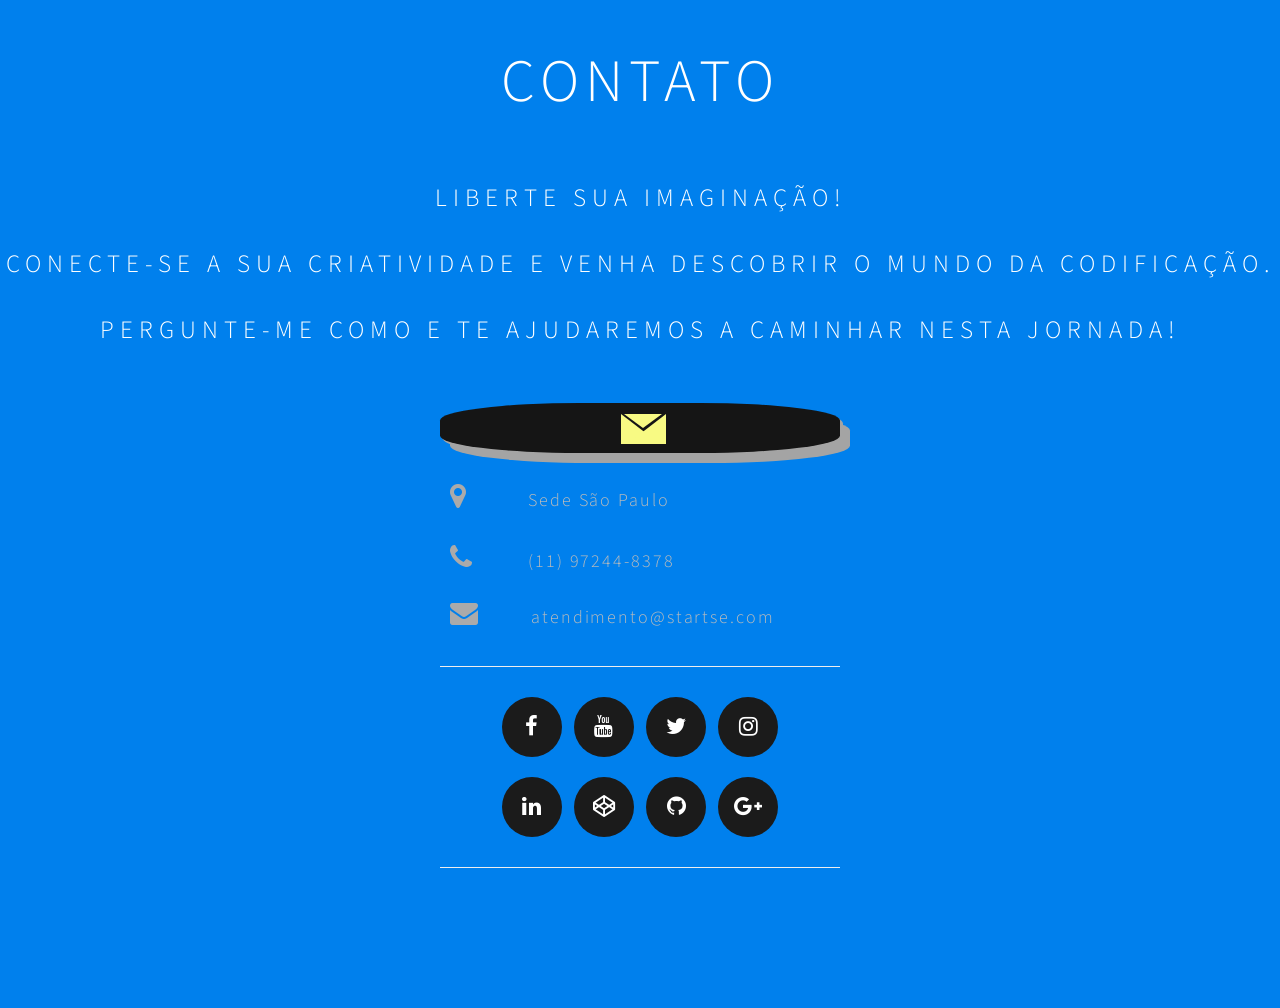
==== index.html @ 0adae460 "Correcoes links Social Media e Sede" ====
<!DOCTYPE html>
<html lang="en">

<head>
  <meta charset="UTF-8">
  <title>StartSe_WEB</title>
  <link rel="stylesheet" href="https://maxcdn.bootstrapcdn.com/font-awesome/4.5.0/css/font-awesome.min.css">
  <link rel='stylesheet' href='https://maxcdn.bootstrapcdn.com/bootstrap/3.3.5/css/bootstrap.min.css'>
  <link rel="icon" type="image/x-icon" href="imagens/favicon.ico" />
  <link rel="stylesheet" href="./CSS/style_Contato.css">
  <meta name="viewport" content="width=device-width, initial-scale=1.0" />

</head>

<body>
  <section id="contact">

    <h1 class="section-header">Contato</h1>

    <article>
      <h4 class="section-message">
        Liberte sua imaginação!
      </h4>
      <h4 class="section-message">
        Conecte-se a sua criatividade e venha descobrir o mundo da codificação.
      </h4>
      <h4 class="section-message">
        Pergunte-me como e te ajudaremos a caminhar nesta jornada!
      </h4>
      <div class="contact-wrapper">

        <!-- Left contact page -->
        <div>
          <input id="checkcontact" type="checkbox">
          <div id="check">
            <label for="checkcontact" class="contactbutton">
              <div class="mail">
              </div>
            </label>
            <form id="contact-form" class="form-horizontal" role="form">

              <div class="form-group">
                <div class="col-sm-12">
                  <input type="text" class="form-control" id="name" placeholder="NOME" name="name" value="" required>
                </div>
              </div>
              <div class="form-group">
                <div class="col-sm-12">
                  <input type="email" class="form-control" id="email" placeholder="EMAIL" name="email" value=""
                    required>
                </div>
              </div>
              <textarea class="form-control" rows="10" placeholder="MENSAGEM" name="message" required></textarea>

              <button class="btn btn-primary send-button" id="submit" type="submit" value="Enviar">
                <div class="alt-send-button">
                  <i class="fa fa-paper-plane"></i><span class="send-text">Enviar</span>
                </div>
              </button>
            </form>
          </div>
        </div>
        <!-- Left contact page -->

        <nav class="direct-contact-container">

          <ul class="contact-list">
            <input id="checkaddress" type="checkbox">
            <div id="checkaddres">
              <label for="checkaddress" class="contactaddress">
                <div class="divaddress">
                  <li id="address" class="list-item"><i class="fa fa-map-marker fa-2x"><span
                        class="contact-text place">Sede São Paulo</span></i></li>
                </div>
              </label>
              <iframe
                src="https://www.google.com/maps/embed?pb=!1m18!1m12!1m3!1d3657.2522989006097!2d-46.67970048460905!3d-23.559380467405166!2m3!1f0!2f0!3f0!3m2!1i1024!2i768!4f13.1!3m3!1m2!1s0x94ce57839885e0d3%3A0x8f6161fee68362d4!2sR.%20Cristiano%20Viana%2C%20401%20-%20Pinheiros%2C%20S%C3%A3o%20Paulo%20-%20SP%2C%2005411-000!5e0!3m2!1spt-BR!2sbr!4v1655152099704!5m2!1spt-BR!2sbr"
                width="400" height="350" style="border:0;"></iframe>
            </div>
            <li class="list-item"><i class="fa fa-phone fa-2x"><span class="contact-text phone"><a
                    href="tel:55 11 97244-8378" title="Give me a call">(11) 97244-8378</a></span></i></li>

            <li class="list-item"><i class="fa fa-envelope fa-2x"><span class="contact-text gmail"><a href="mailto:atendimento@startse.com"
                    title="Send me an email">atendimento@startse.com</a></span></i></li>

          </ul>

          <hr>
          <ul class="social-media-list">
            <li><a href="https://www.facebook.com/startseoficial" target="blank" class="contact-icon">
                <i class="fa fa-facebook" aria-hidden="true"></i></a>
            </li>
            <li><a href="https://www.youtube.com/startseoficial" target="_blank" class="contact-icon">
                <i class="fa fa-youtube" aria-hidden="true"></i></a>
            </li>
            <li><a href="https://twitter.com/startseoficial" target="_blank" class="contact-icon">
                <i class="fa fa-twitter" aria-hidden="true"></i></a>
            </li>
            <li><a href="https://www.instagram.com/startseoficial/" target="_blank" class="contact-icon">
                <i class="fa fa-instagram" aria-hidden="true"></i></a>
            </li>
          </ul>
          <ul class="social-media-list">
            <li><a href="https://www.linkedin.com/company/startse/" target="_blank" class="contact-icon">
                <i class="fa fa-linkedin" aria-hidden="true"></i></a>
            </li>
            <li><a href="#" target="" class="contact-icon">
                <i class="fa fa-codepen" aria-hidden="true"></i></a>
            </li>
            <li><a href="#" target="" class="contact-icon">
                <i class="fa fa-github" aria-hidden="true"></i></a>
            </li>
            <li><a href="#" target="" class="contact-icon">
                <i class="fa fa-google-plus" aria-hidden="true"></i></a>
            </li>
          </ul>
          <hr>

        </nav>

      </div>
    </article>
  </section>

</body>

</html>
---- CSS/style_Contato.css ----
@import url('https://fonts.googleapis.com/css2?family=Source+Sans+Pro:ital,wght@0,300;0,400;0,700;1,400&display=swap');
body {
  margin: 0;
  padding: 0;
  background-color: #0080ed;
  padding-bottom: 100px;
}

#contact {
  width: 100%;
  height: 100%;
}

.section-header {
  text-align: center;
  margin: 0 auto;
  padding: 40px 0;
  font: 300 60px "Source Sans Pro", 'Times New Roman', sans-serif;
  color: #fff;
  text-transform: uppercase;
  letter-spacing: 6px;
}

.section-message {
  text-align: center;
  margin: 0 auto;
  padding: 15px 0;
  font: 300 25px "Source Sans Pro", 'Times New Roman', sans-serif;
  color: #fff;
  text-transform: uppercase;
  letter-spacing: 6px;
}


.contact-wrapper {
  display:flexbox;
  flex-direction: row;
  justify-content: space-between;
  margin: auto;
  padding: 20px;
  position: relative;
  max-width: 840px;
}

/* Left contact page */
.contactbutton {
  background: #151515;
  box-shadow: 10px 10px 0 0 #A4A4A4, 2px 2px 0 0 #A4A4A4, 3px 3px 0 0 #A4A4A4;
  text-align: center;
  display: block;
  width: 400px;
  height: 50px;
  margin: auto;
  margin-top: 20px;
  margin-bottom: 20px;
  cursor: pointer;
  border-radius: 35%;
}

.contactbutton:hover {
  box-shadow: 5px 5px 0 0 #424242, 0px 0px 0 0 #424242, 0px 0px 0 0 #424242;
  margin: auto;
  justify-content: center;
  align-items: center;
  margin-top: 20px;
  margin-bottom: 20px;
}

.mail {
  margin-top: 11px;
  font-size: 15px;
  display: inline-block;
  border-top: 2em solid transparent;
  border-left: 2.6em solid rgb(248, 250, 131);
  height: 0;
  width: 0;
  position: relative;
}

.mail:before {
  content: '';
  top: -2.5em;
  left: -2.95em;
  display: block;
  position: absolute;
  border-top: 1.2em solid rgb(248, 250, 131);
  border-left: 1.6em solid transparent;
  border-right: 1.6em solid transparent;
  border-bottom: 1em solid transparent;
  font-size: 0.8em;
}

.mail::after {
  display: block;
  content: "";
  position: absolute;
  border-top: 2em solid transparent;
  border-right: 2.6em solid rgb(248, 250, 131);
  height: 0;
  width: 0;
  left: -2.18em;
  bottom: 0;
}

#checkcontact {
  display: none;
}

.form-horizontal {
  margin: auto;
  overflow: hidden;
  max-height: 500px;
  transition: all linear 1s;
  max-width: 400px;
  font-family: "Source Sans Pro", 'Times New Roman';
  font-weight: 400;

}

input#checkcontact:not(:checked)+div#check form {
  display: none;
}

input#checkcontact:checked+div#check form {
  display: block;
}

#submit {
  background-color: #151515;
}

.form-control, 
textarea {
  max-width: 400px;
  background-color: white;
  color: black;
  letter-spacing: 1px;
  font-size: 1.2em;
  font-weight: 600;
}

.send-button {
  margin-top: 15px;
  height: 34px;
  width: 400px;
  overflow: hidden;
  transition: all .2s ease-in-out;
}

.alt-send-button {
  width: 400px;
  height: 34px;
  transition: all .2s ease-in-out;
}

.send-text {
  display: block;
  margin-top: 10px;
  font: 700 12px "Source Sans Pro", 'Times New Roman', sans-serif;
  letter-spacing: 2px;
}

.alt-send-button:hover {
  transform: translate3d(0px, -29px, 0px);
}

/* Begin Right Contact Page */
.direct-contact-container {
  max-width: 400px;
  margin: auto;
}

/* Location, Phone, Email Section  */
.contact-list {
  list-style-type: none;
  margin-left: -30px;
  padding-right: 20px;
}

#checkaddress {
  display: none;
}

#address span {
  cursor: pointer;
}

#address span:hover {
  color: #fff;
}

input#checkaddress:not(:checked)+div#checkaddres iframe {
  display: none;
}

input#checkaddress:checked+div#checkaddres iframe {
  display: block;
}

.list-item {
  line-height: 4;
  color: #aaa;
}

.contact-text {
  font: 300 18px "Source Sans Pro", 'Times New Roman', sans-serif;
  letter-spacing: 1.9px;
  color: #bbb;
}

.place {
  margin-left: 62px;
}

.phone {
  margin-left: 56px;
}

.gmail {
  margin-left: 53px;
}

.contact-text a {
  color: #bbb;
  text-decoration: none;
  transition-duration: 0.2s;
}

.contact-text a:hover {
  color: #fff;
  text-decoration: none;
}


/* Social Media Icons*/ 
.social-media-list {
  position: relative;
  font-size: 22px;
  text-align: center;
  width: 100%;
  margin: 0 auto;
  padding: 0;
}

.social-media-list li a {
  color: #fff;
}

.social-media-list li {
  position: relative; 
  display: inline-block;
  height: 60px;
  width: 60px;
  margin: 10px 3px;
  line-height: 60px;
  border-radius: 50%;
  color: #fff;
  background-color: rgb(27,27,27);
  transition: all .2s ease-in-out;
}

.contact-icon{
  cursor: pointer;
}

.social-media-list li:after {
/*  content: '';*/
  position: absolute;
  top: 0;
  left: 0;
  width: 80px;
  height: 80px; 
  line-height: 60px;
  border-radius: 50%;
  opacity: 0;
  box-shadow: 0 0 0 1px #fff;
  transition: all .2s ease-in-out;
}

.social-media-list li:hover {
  background-color: #fff;

}

.social-media-list li:hover:after {
  opacity: 1;  
  transform: scale(1.12);
  transition-timing-function: cubic-bezier(0.37,0.74,0.15,1.65);
}

.social-media-list li:hover a {
  color: #000;
}

.copyright {
  font: 200 14px "Source Sans Pro", 'Times New Roman', sans-serif;
  color: #555;
  letter-spacing: 1px;
  text-align: center;
}
*/
hr {
  border-color: rgba(255,255,255,.6);
}

/* Begin Media Queries*/
@media screen and (max-width: 850px) {
  .contact-wrapper {
    display: flex;
    flex-direction: column;
  }
  .direct-contact-container, .form-horizontal {
    margin: 0 auto;
  }  
  
  .direct-contact-container {
    margin-top: 60px;
    max-width: 400px;
  }    
  .social-media-list li {
    height: 60px;
    width: 60px;
    line-height: 60px;
  }
  .social-media-list li:after {
    width: 60px;
    height: 60px;
    line-height: 60px;
  }
}

@media screen and (max-width: 569px) {

  .direct-contact-container, .form-wrapper {
    float: none;
    margin: 0 auto;
  }  
  .form-control, textarea {
    
    margin: 0 auto;
  }
 
  iframe {
    width: 300px;
  }
  
  .name, .email, textarea {
    width: 280px;
  } 
  
  .direct-contact-container {
    margin-top: 60px;
    max-width: 280px;
  }  
  .social-media-list {
    left: 0;
  }
  .social-media-list li {
    height: 55px;
    width: 55px;
    line-height: 55px;
    font-size: 2rem;
  }
  .social-media-list li:after {
    width: 55px;
    height: 55px;
    line-height: 55px;
  }
  
}

@media screen and (max-width: 410px) {
  .send-button {
    width: 99%;
  }
}
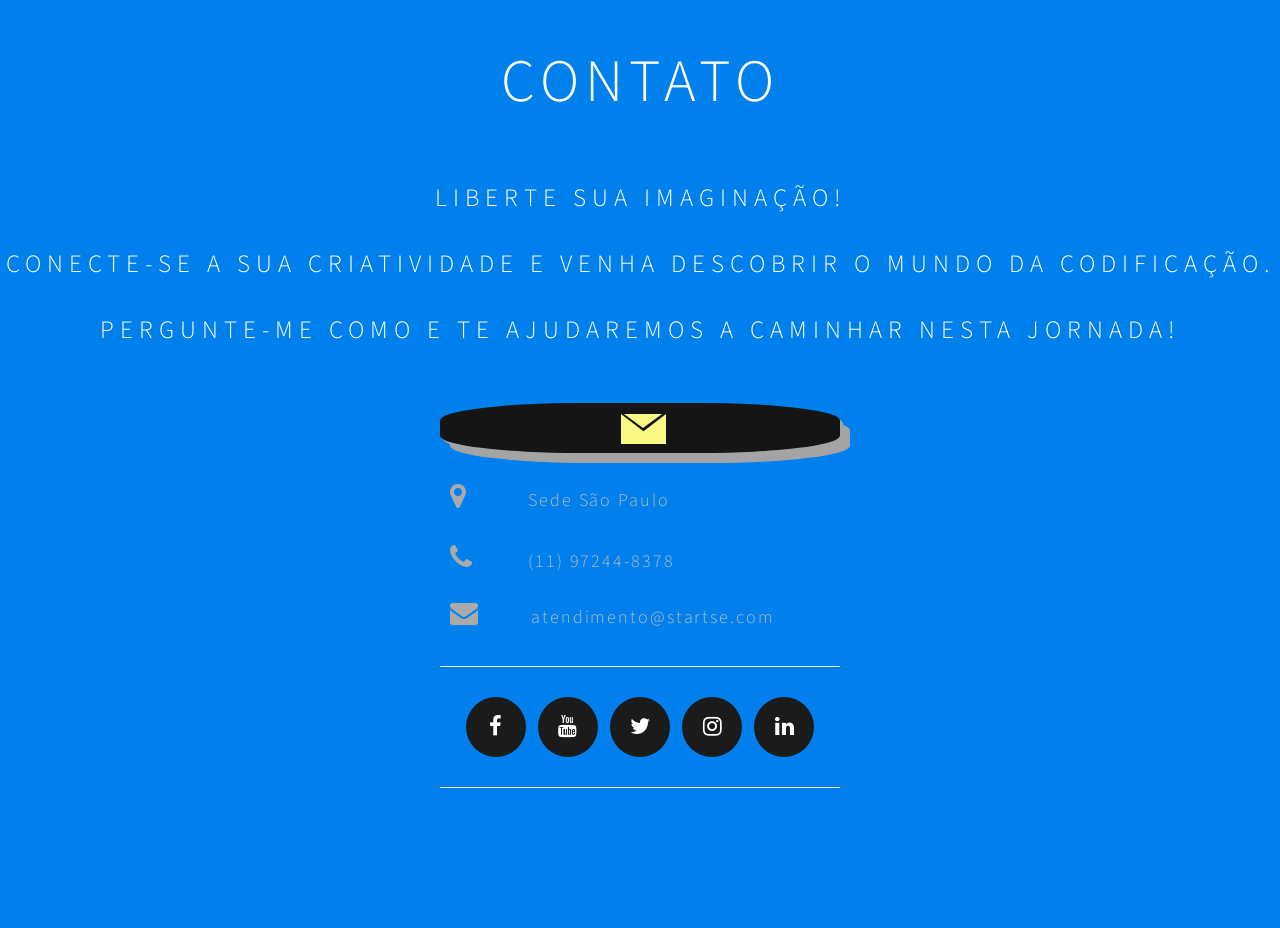
==== commit f6f222c1: "Correcao Reducao Social Media" ====
--- a/index.html
+++ b/index.html
@@ -1,12 +1,12 @@
 <!DOCTYPE html>
-<html lang="en">
+<html lang="pt-br">
 
 <head>
   <meta charset="UTF-8">
   <title>StartSe_WEB</title>
   <link rel="stylesheet" href="https://maxcdn.bootstrapcdn.com/font-awesome/4.5.0/css/font-awesome.min.css">
   <link rel='stylesheet' href='https://maxcdn.bootstrapcdn.com/bootstrap/3.3.5/css/bootstrap.min.css'>
-  <link rel="icon" type="image/x-icon" href="imagens/favicon.ico" />
+  <link rel="icon" type="image/x-icon" href="./imagens/favicon.ico" />
   <link rel="stylesheet" href="./CSS/style_Contato.css">
   <meta name="viewport" content="width=device-width, initial-scale=1.0" />
 
@@ -73,9 +73,7 @@
                         class="contact-text place">Sede São Paulo</span></i></li>
                 </div>
               </label>
-              <iframe
-                src="https://www.google.com/maps/embed?pb=!1m18!1m12!1m3!1d3657.2522989006097!2d-46.67970048460905!3d-23.559380467405166!2m3!1f0!2f0!3f0!3m2!1i1024!2i768!4f13.1!3m3!1m2!1s0x94ce57839885e0d3%3A0x8f6161fee68362d4!2sR.%20Cristiano%20Viana%2C%20401%20-%20Pinheiros%2C%20S%C3%A3o%20Paulo%20-%20SP%2C%2005411-000!5e0!3m2!1spt-BR!2sbr!4v1655152099704!5m2!1spt-BR!2sbr"
-                width="400" height="350" style="border:0;"></iframe>
+              <iframe src="https://www.google.com/maps/embed?pb=!1m18!1m12!1m3!1d3657.2522989006097!2d-46.67970048460905!3d-23.559380467405166!2m3!1f0!2f0!3f0!3m2!1i1024!2i768!4f13.1!3m3!1m2!1s0x94ce57839885e0d3%3A0x8f6161fee68362d4!2sR.%20Cristiano%20Viana%2C%20401%20-%20Pinheiros%2C%20S%C3%A3o%20Paulo%20-%20SP%2C%2005411-000!5e0!3m2!1spt-PT!2sbr!4v1655299584125!5m2!1spt-PT!2sbr" width="400" height="350" style="border:0;" allowfullscreen="" loading="lazy" referrerpolicy="no-referrer-when-downgrade"></iframe>
             </div>
             <li class="list-item"><i class="fa fa-phone fa-2x"><span class="contact-text phone"><a
                     href="tel:55 11 97244-8378" title="Give me a call">(11) 97244-8378</a></span></i></li>
@@ -99,7 +97,10 @@
             <li><a href="https://www.instagram.com/startseoficial/" target="_blank" class="contact-icon">
                 <i class="fa fa-instagram" aria-hidden="true"></i></a>
             </li>
-          </ul>
+            <li><a href="https://www.linkedin.com/company/startse/" target="_blank" class="contact-icon">
+              <i class="fa fa-linkedin" aria-hidden="true"></i></a>
+          </li>
+<!--        </ul>
           <ul class="social-media-list">
             <li><a href="https://www.linkedin.com/company/startse/" target="_blank" class="contact-icon">
                 <i class="fa fa-linkedin" aria-hidden="true"></i></a>
@@ -113,7 +114,7 @@
             <li><a href="#" target="" class="contact-icon">
                 <i class="fa fa-google-plus" aria-hidden="true"></i></a>
             </li>
-          </ul>
+          </ul> -->
           <hr>
 
         </nav>
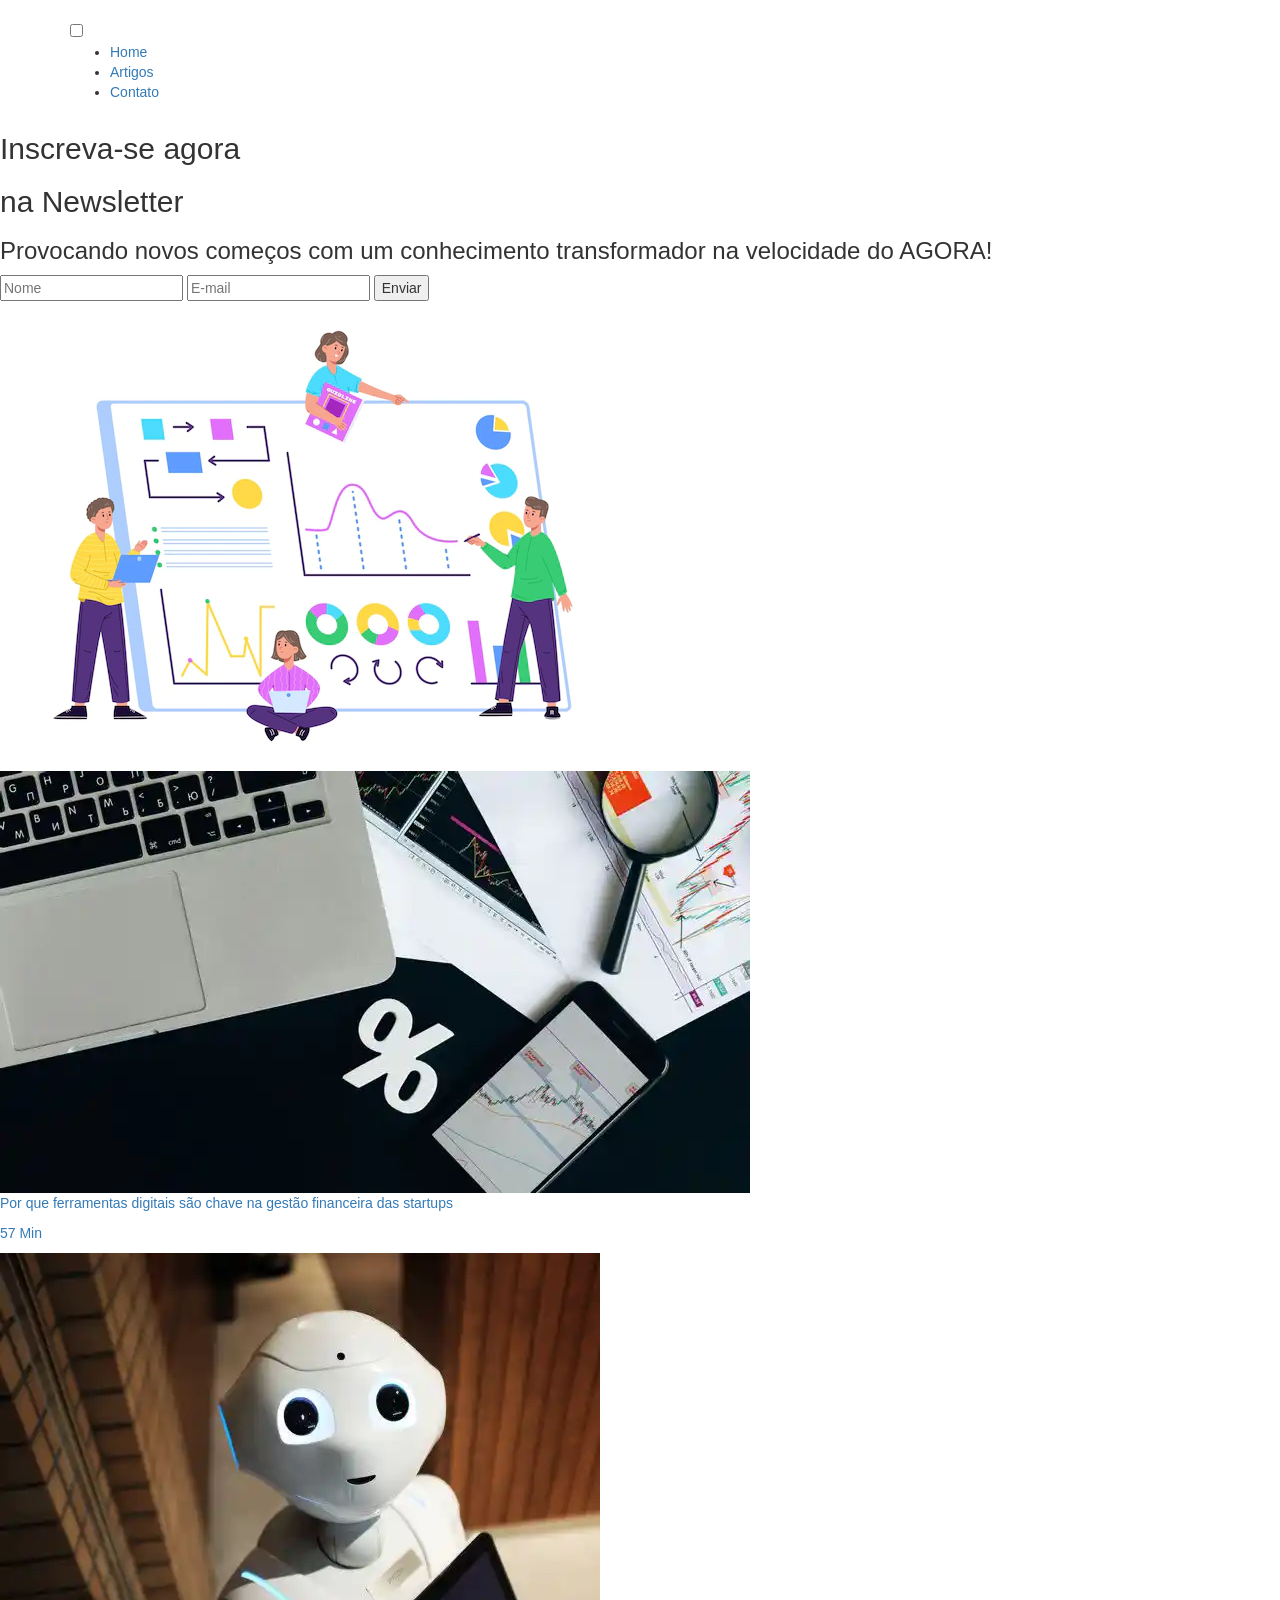
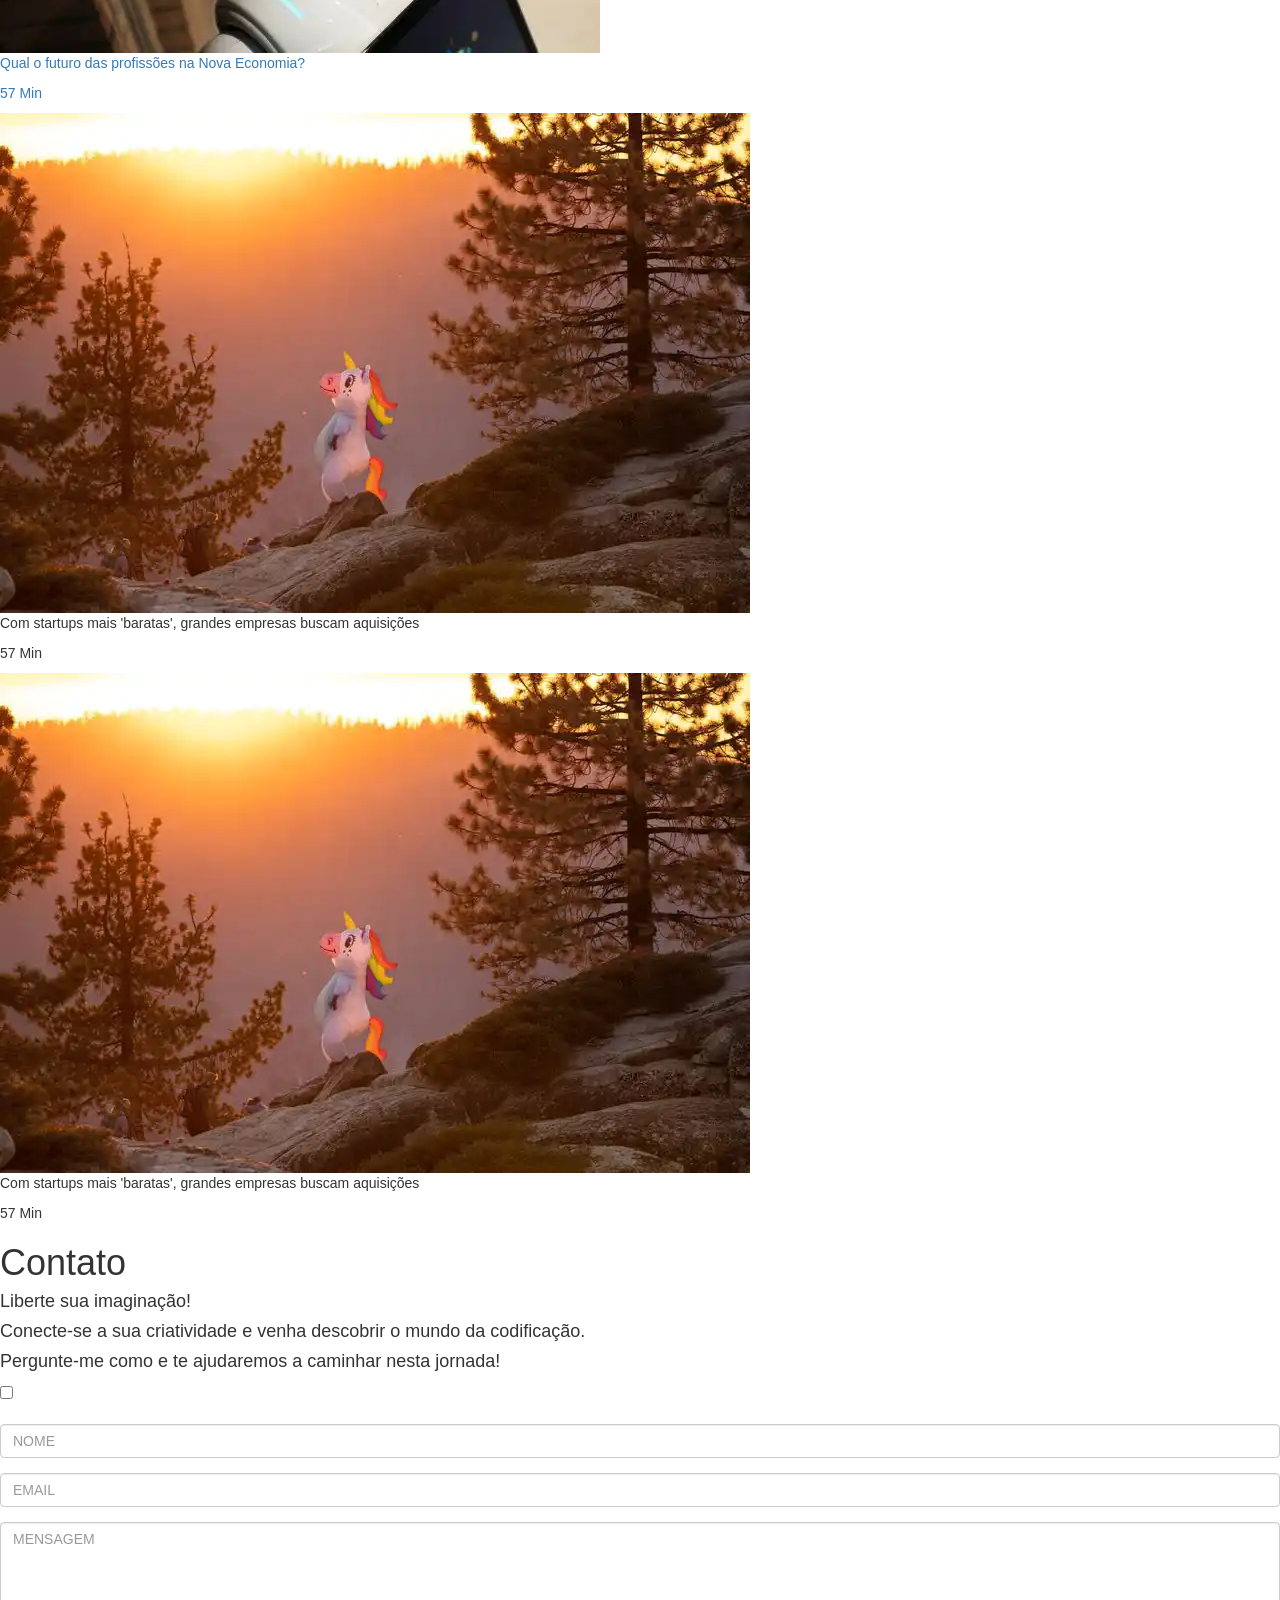
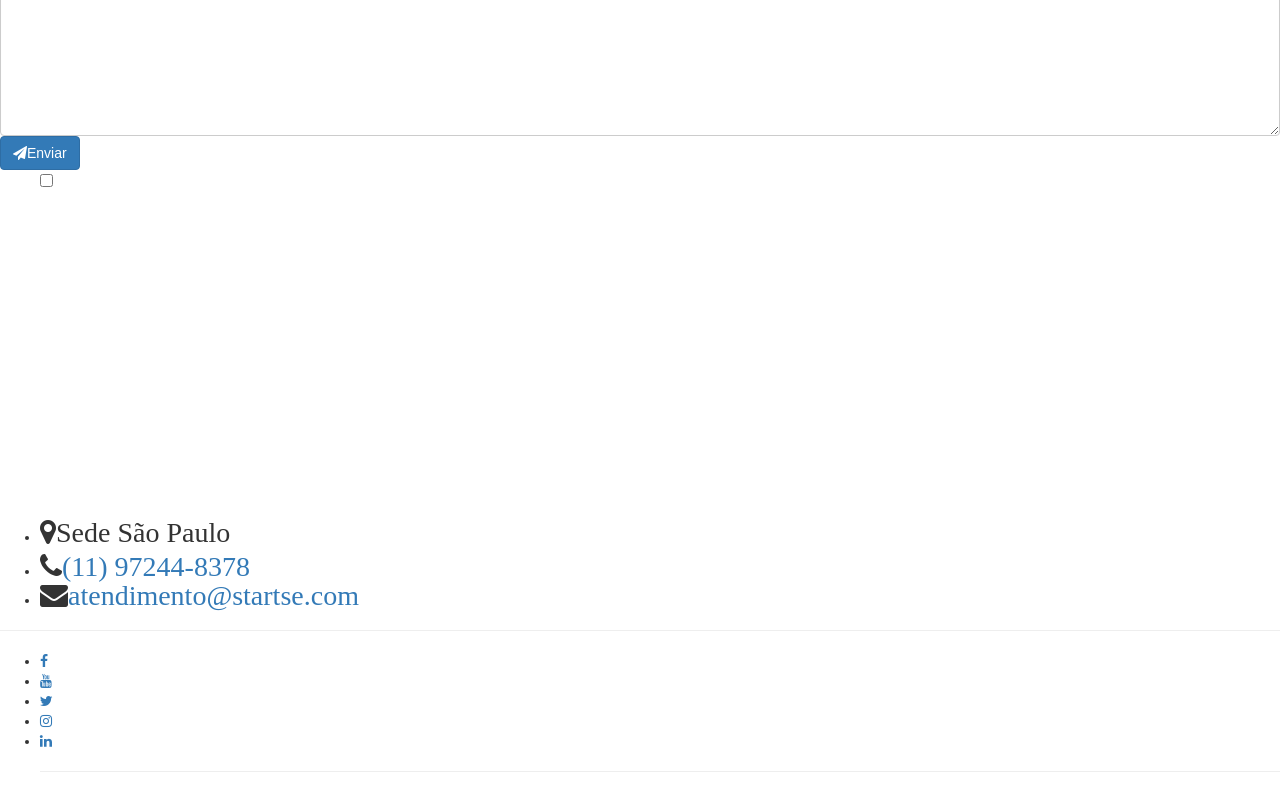
==== commit 3b55cd58: "Inclusao da secao contato na pagina StartSe" ====
--- a/index.html
+++ b/index.html
@@ -2,127 +2,222 @@
 <html lang="pt-br">
 
 <head>
-  <meta charset="UTF-8">
-  <title>StartSe_WEB</title>
-  <link rel="stylesheet" href="https://maxcdn.bootstrapcdn.com/font-awesome/4.5.0/css/font-awesome.min.css">
-  <link rel='stylesheet' href='https://maxcdn.bootstrapcdn.com/bootstrap/3.3.5/css/bootstrap.min.css'>
-  <link rel="icon" type="image/x-icon" href="./imagens/favicon.ico" />
-  <link rel="stylesheet" href="./CSS/style_Contato.css">
-  <meta name="viewport" content="width=device-width, initial-scale=1.0" />
-
+    <meta charset="UTF-8">
+    <meta http-equiv="X-UA-Compatible" content="IE=edge" />
+    <meta name="viewport" content="width=device-width, initial-scale=1.0" />
+    <title>StartSe_WEB</title>
+    <link rel="stylesheet" href="https://maxcdn.bootstrapcdn.com/font-awesome/4.5.0/css/font-awesome.min.css">
+    <link rel='stylesheet' href='https://maxcdn.bootstrapcdn.com/bootstrap/3.3.5/css/bootstrap.min.css'>
+    <link rel="icon" type="image/x-icon" href="images/favicon.ico" />
+    <link rel="stylesheet" href="./css/style.css" />
+    <link rel="stylesheet" href="./css/responsive.css" />
 </head>
 
 <body>
-  <section id="contact">
-
-    <h1 class="section-header">Contato</h1>
-
-    <article>
-      <h4 class="section-message">
-        Liberte sua imaginação!
-      </h4>
-      <h4 class="section-message">
-        Conecte-se a sua criatividade e venha descobrir o mundo da codificação.
-      </h4>
-      <h4 class="section-message">
-        Pergunte-me como e te ajudaremos a caminhar nesta jornada!
-      </h4>
-      <div class="contact-wrapper">
-
-        <!-- Left contact page -->
-        <div>
-          <input id="checkcontact" type="checkbox">
-          <div id="check">
-            <label for="checkcontact" class="contactbutton">
-              <div class="mail">
+    <header>
+        <div class="container">
+            <img src="./images/image.png" alt="logo" />
+            <div class="menu-section">
+                <div class="container-menu">
+                    <input type="checkbox" id="checkbox-menu" />
+                    <label class="menu-button-container" for="checkbox-menu">
+                        <span></span>
+                        <span></span>
+                        <span></span>
+                    </label>
+                    <nav>
+                        <ul class="menu">
+                            <li>
+                                <a href="#home">Home</a>
+                            </li>
+                            <li>
+                                <a href="#artigos">Artigos</a>
+                            </li>
+                            <li>
+                                <a href="#contact">Contato</a>
+                            </li>
+                        </ul>
+                    </nav>
+                </div>
+            </div>
+        </div>
+    </header>
+    <main id="home">
+        <div class="container-main">
+            <div>
+                <h2><span>Inscreva-se agora</span></h2>
+                <h2>na Newsletter</h2>
+                <h3>
+                    Provocando novos começos com um conhecimento transformador na
+                    velocidade do AGORA!
+                </h3>
+                <form id="news">
+                    <input type="text" placeholder="Nome" />
+                    <input type="email" placeholder="E-mail" />
+                    <input type="submit" value="Enviar" />
+                </form>
+            </div>
+            <img src="./images/register.webp" alt="">
+        </div>
+    </main>
+    <section id="artigos" class="cards">
+        <a href="https://www.startse.com/artigos/ferramentas-digitais-sao-chave-na-gestao-financeira-das-startups/">
+            <div class="card">
+                <div class="image">
+                    <img src="./images/comp.webp" />
+                </div>
+
+                <div class="content">
+                    <p class="title text--medium">
+                        Por que ferramentas digitais são chave na gestão financeira das startups
+                    </p>
+                    <div class="info">
+                        <p class="text--medium">57 Min</p>
+                    </div>
+                </div>
+            </div>
+        </a>
+        <a href="./artigos/futuro/futuro.html">
+            <div class="card">
+                <div class="image">
+                    <img src="./images/futuro.webp" />
+                </div>
+
+                <div class="content">
+                    <p class="title text--medium">
+                        Qual o futuro das profissões na Nova Economia?
+                    </p>
+                    <div class="info">
+                        <p class="text--medium">57 Min</p>
+                    </div>
+                </div>
+            </div>
+        </a>
+        <div class="card">
+            <div class="image">
+                <img src="./images/unicornio.webp" />
+            </div>
+
+            <div class="content">
+                <p class="title text--medium">
+                    Com startups mais 'baratas', grandes empresas buscam aquisições
+                </p>
+                <div class="info">
+                    <p class="text--medium">57 Min</p>
+                </div>
+            </div>
+        </div>
+        <div class="card">
+            <div class="image">
+                <img src="./images/unicornio.webp" />
+            </div>
+
+            <div class="content">
+                <p class="title text--medium">
+                    Com startups mais 'baratas', grandes empresas buscam aquisições
+                </p>
+                <div class="info">
+                    <p class="text--medium">57 Min</p>
+                </div>
+            </div>
+        </div>
+    </section>
+    <section id="contact">
+
+        <h1 class="section-header">Contato</h1>
+    
+        <article>
+          <h4 class="section-message">
+            Liberte sua imaginação!
+          </h4>
+          <h4 class="section-message">
+            Conecte-se a sua criatividade e venha descobrir o mundo da codificação.
+          </h4>
+          <h4 class="section-message">
+            Pergunte-me como e te ajudaremos a caminhar nesta jornada!
+          </h4>
+          <div class="contact-wrapper">
+    
+            <!-- Message contact page -->
+            <div>
+              <input id="checkcontact" type="checkbox">
+              <div id="check">
+                <label for="checkcontact" class="contactbutton">
+                  <div class="mail">
+                  </div>
+                </label>
+                <form id="contact-form" class="form-horizontal" role="form">
+    
+                  <div class="form-group">
+                    <div class="col-sm-12">
+                      <input type="text" class="form-control" id="name" placeholder="NOME" name="name" value="" required>
+                    </div>
+                  </div>
+                  <div class="form-group">
+                    <div class="col-sm-12">
+                      <input type="email" class="form-control" id="email" placeholder="EMAIL" name="email" value=""
+                        required>
+                    </div>
+                  </div>
+                  <textarea class="form-control" rows="10" placeholder="MENSAGEM" name="message" required></textarea>
+    
+                  <button class="btn btn-primary send-button" id="submit" type="submit" value="Enviar">
+                    <div class="alt-send-button">
+                      <i class="fa fa-paper-plane"></i><span class="send-text">Enviar</span>
+                    </div>
+                  </button>
+                </form>
               </div>
-            </label>
-            <form id="contact-form" class="form-horizontal" role="form">
-
-              <div class="form-group">
-                <div class="col-sm-12">
-                  <input type="text" class="form-control" id="name" placeholder="NOME" name="name" value="" required>
-                </div>
-              </div>
-              <div class="form-group">
-                <div class="col-sm-12">
-                  <input type="email" class="form-control" id="email" placeholder="EMAIL" name="email" value=""
-                    required>
-                </div>
-              </div>
-              <textarea class="form-control" rows="10" placeholder="MENSAGEM" name="message" required></textarea>
-
-              <button class="btn btn-primary send-button" id="submit" type="submit" value="Enviar">
-                <div class="alt-send-button">
-                  <i class="fa fa-paper-plane"></i><span class="send-text">Enviar</span>
-                </div>
-              </button>
-            </form>
+            </div>
+            <!-- map, contacts and social media page -->
+    
+            <nav class="direct-contact-container">
+    
+              <ul class="contact-list">
+                <input id="checkaddress" type="checkbox">
+                <div id="checkaddres">
+                  <label for="checkaddress" class="contactaddress">
+<!--                    <div class="divaddress">-->
+                      <li id="address" class="list-item"><i class="fa fa-map-marker fa-2x"><span
+                            class="contact-text place">Sede São Paulo</span></i></li>
+<!--                    </div>-->
+                  </label>
+                  <iframe src="https://www.google.com/maps/embed?pb=!1m18!1m12!1m3!1d3657.2522989006097!2d-46.67970048460905!3d-23.559380467405166!2m3!1f0!2f0!3f0!3m2!1i1024!2i768!4f13.1!3m3!1m2!1s0x94ce57839885e0d3%3A0x8f6161fee68362d4!2sR.%20Cristiano%20Viana%2C%20401%20-%20Pinheiros%2C%20S%C3%A3o%20Paulo%20-%20SP%2C%2005411-000!5e0!3m2!1spt-PT!2sbr!4v1655299584125!5m2!1spt-PT!2sbr" width="400" height="350" style="border:0;" allowfullscreen="" loading="lazy" referrerpolicy="no-referrer-when-downgrade"></iframe>
+                </div>
+                <li class="list-item"><i class="fa fa-phone fa-2x"><span class="contact-text phone"><a
+                        href="tel:55 11 97244-8378" title="Give me a call">(11) 97244-8378</a></span></i></li>
+    
+                <li class="list-item"><i class="fa fa-envelope fa-2x"><span class="contact-text gmail"><a href="mailto:atendimento@startse.com"
+                        title="Send me an email">atendimento@startse.com</a></span></i></li>
+    
+              </ul>
+    
+              <hr>
+              <ul class="social-media-list">
+                <li><a href="https://www.facebook.com/startseoficial" target="blank" class="contact-icon">
+                    <i class="fa fa-facebook" aria-hidden="true"></i></a>
+                </li>
+                <li><a href="https://www.youtube.com/startseoficial" target="_blank" class="contact-icon">
+                    <i class="fa fa-youtube" aria-hidden="true"></i></a>
+                </li>
+                <li><a href="https://twitter.com/startseoficial" target="_blank" class="contact-icon">
+                    <i class="fa fa-twitter" aria-hidden="true"></i></a>
+                </li>
+                <li><a href="https://www.instagram.com/startseoficial/" target="_blank" class="contact-icon">
+                    <i class="fa fa-instagram" aria-hidden="true"></i></a>
+                </li>
+                <li><a href="https://www.linkedin.com/company/startse/" target="_blank" class="contact-icon">
+                  <i class="fa fa-linkedin" aria-hidden="true"></i></a>
+              </li>
+
+              <hr>
+    
+            </nav>
+    
           </div>
-        </div>
-        <!-- Left contact page -->
-
-        <nav class="direct-contact-container">
-
-          <ul class="contact-list">
-            <input id="checkaddress" type="checkbox">
-            <div id="checkaddres">
-              <label for="checkaddress" class="contactaddress">
-                <div class="divaddress">
-                  <li id="address" class="list-item"><i class="fa fa-map-marker fa-2x"><span
-                        class="contact-text place">Sede São Paulo</span></i></li>
-                </div>
-              </label>
-              <iframe src="https://www.google.com/maps/embed?pb=!1m18!1m12!1m3!1d3657.2522989006097!2d-46.67970048460905!3d-23.559380467405166!2m3!1f0!2f0!3f0!3m2!1i1024!2i768!4f13.1!3m3!1m2!1s0x94ce57839885e0d3%3A0x8f6161fee68362d4!2sR.%20Cristiano%20Viana%2C%20401%20-%20Pinheiros%2C%20S%C3%A3o%20Paulo%20-%20SP%2C%2005411-000!5e0!3m2!1spt-PT!2sbr!4v1655299584125!5m2!1spt-PT!2sbr" width="400" height="350" style="border:0;" allowfullscreen="" loading="lazy" referrerpolicy="no-referrer-when-downgrade"></iframe>
-            </div>
-            <li class="list-item"><i class="fa fa-phone fa-2x"><span class="contact-text phone"><a
-                    href="tel:55 11 97244-8378" title="Give me a call">(11) 97244-8378</a></span></i></li>
-
-            <li class="list-item"><i class="fa fa-envelope fa-2x"><span class="contact-text gmail"><a href="mailto:atendimento@startse.com"
-                    title="Send me an email">atendimento@startse.com</a></span></i></li>
-
-          </ul>
-
-          <hr>
-          <ul class="social-media-list">
-            <li><a href="https://www.facebook.com/startseoficial" target="blank" class="contact-icon">
-                <i class="fa fa-facebook" aria-hidden="true"></i></a>
-            </li>
-            <li><a href="https://www.youtube.com/startseoficial" target="_blank" class="contact-icon">
-                <i class="fa fa-youtube" aria-hidden="true"></i></a>
-            </li>
-            <li><a href="https://twitter.com/startseoficial" target="_blank" class="contact-icon">
-                <i class="fa fa-twitter" aria-hidden="true"></i></a>
-            </li>
-            <li><a href="https://www.instagram.com/startseoficial/" target="_blank" class="contact-icon">
-                <i class="fa fa-instagram" aria-hidden="true"></i></a>
-            </li>
-            <li><a href="https://www.linkedin.com/company/startse/" target="_blank" class="contact-icon">
-              <i class="fa fa-linkedin" aria-hidden="true"></i></a>
-          </li>
-<!--        </ul>
-          <ul class="social-media-list">
-            <li><a href="https://www.linkedin.com/company/startse/" target="_blank" class="contact-icon">
-                <i class="fa fa-linkedin" aria-hidden="true"></i></a>
-            </li>
-            <li><a href="#" target="" class="contact-icon">
-                <i class="fa fa-codepen" aria-hidden="true"></i></a>
-            </li>
-            <li><a href="#" target="" class="contact-icon">
-                <i class="fa fa-github" aria-hidden="true"></i></a>
-            </li>
-            <li><a href="#" target="" class="contact-icon">
-                <i class="fa fa-google-plus" aria-hidden="true"></i></a>
-            </li>
-          </ul> -->
-          <hr>
-
-        </nav>
-
-      </div>
-    </article>
-  </section>
-
+        </article>
+      </section>
+    
 </body>
 
 </html>
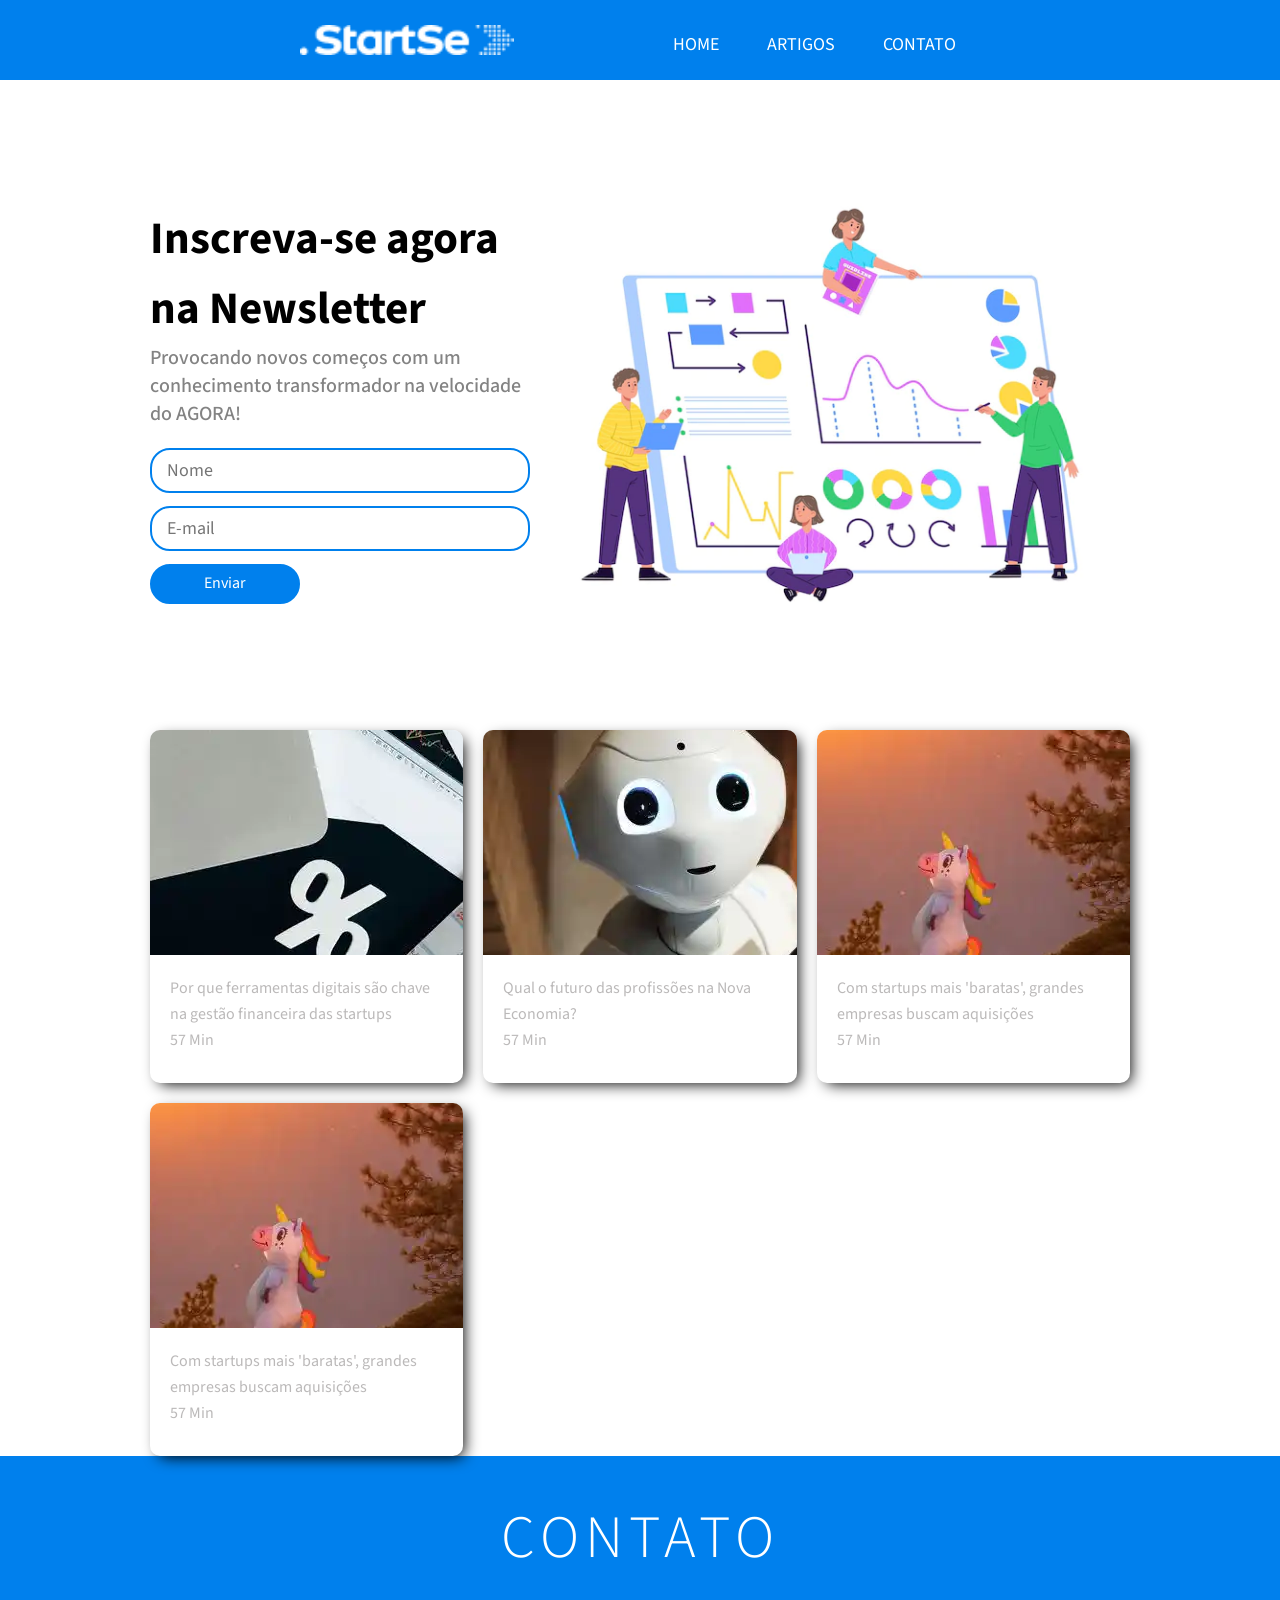
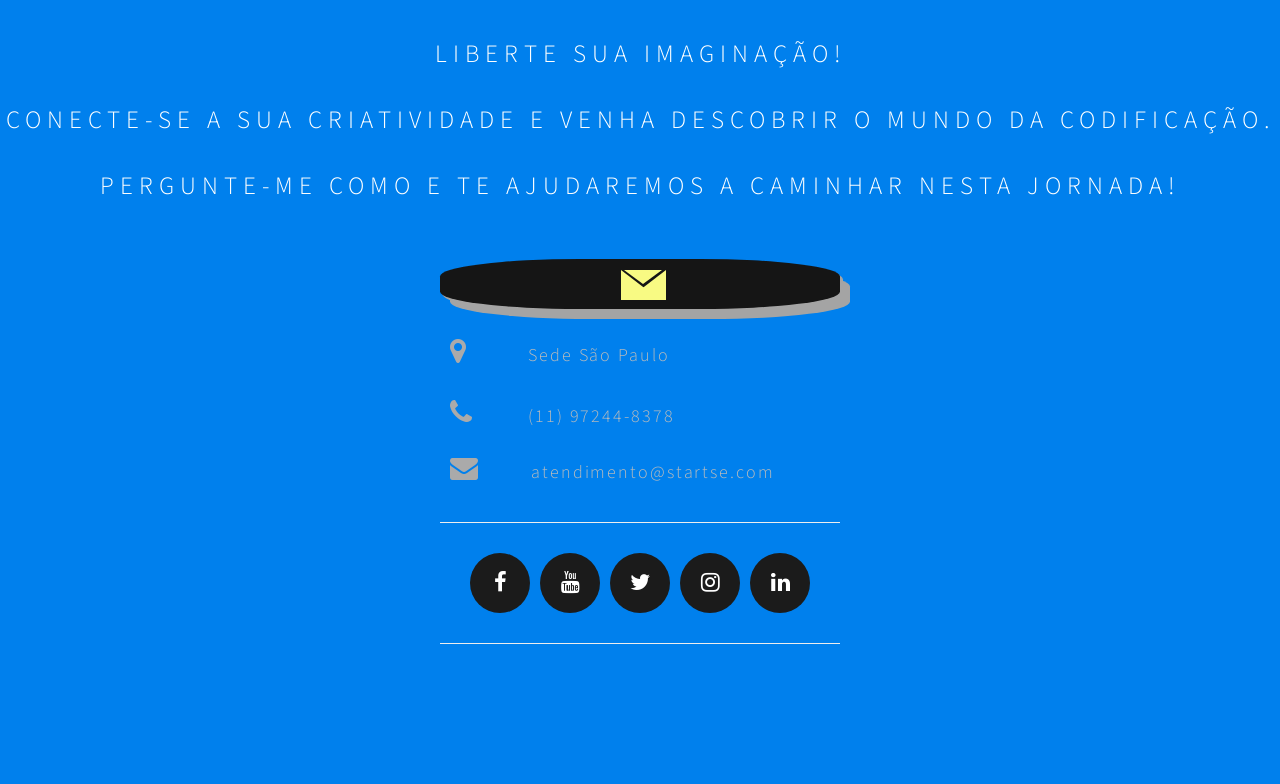
==== commit 4c27e308: "Correcao caminha CSS" ====
--- a/index.html
+++ b/index.html
@@ -9,8 +9,8 @@
     <link rel="stylesheet" href="https://maxcdn.bootstrapcdn.com/font-awesome/4.5.0/css/font-awesome.min.css">
     <link rel='stylesheet' href='https://maxcdn.bootstrapcdn.com/bootstrap/3.3.5/css/bootstrap.min.css'>
     <link rel="icon" type="image/x-icon" href="images/favicon.ico" />
-    <link rel="stylesheet" href="./css/style.css" />
-    <link rel="stylesheet" href="./css/responsive.css" />
+    <link rel="stylesheet" href="./CSS/style.css" />
+    <link rel="stylesheet" href="./CSS/responsive.css" />
 </head>
 
 <body>
--- a/CSS/style.css
+++ b/CSS/style.css
@@ -0,0 +1,479 @@
+@import url('https://fonts.googleapis.com/css2?family=Source+Sans+Pro:ital,wght@0,300;0,400;0,700;1,400&display=swap');
+*{
+    box-sizing: border-box;
+    margin: 0;
+    padding: 0;
+    outline: 0;
+}
+
+html,
+body {
+    font-family: "Source Sans Pro", 'Times New Roman';
+    text-rendering: optimizeLegibility;
+    -webkit-font-smoothing: antialiased;
+} 
+
+/* HEADER */
+
+header {
+    background-color: #0080ed;
+}
+
+header .container{
+    display: flex;
+    align-items: center;
+    justify-content: space-between;
+    max-width: 980px;
+    height: 80px;
+    margin: auto;
+}
+
+header nav ul{
+    display: flex;
+}
+
+header nav ul li {
+    list-style: none;
+}
+
+header nav ul li a {
+    text-decoration: none;
+    color: white;
+    text-transform: uppercase;
+    font-size: 18px;
+    padding: 24px;
+    transition: all 250ms linear 0s;
+}
+
+header nav ul li a:hover {
+    background: rgba(255,255,255,0.15);
+}
+
+header .container img{
+    height: 30px;
+}
+
+#checkbox-menu{
+    display:none
+}
+
+/* MAIN */
+main {
+    margin-bottom: 100px;
+}
+
+main .container-main{
+    display: flex;
+    align-items: center;
+    justify-content: space-between;
+    max-width: 980px;
+    margin: 100px auto 0px auto;
+}
+
+h2{
+    color: rgb(0,0,0);
+    font-size: 45px;
+    line-height: 50px;
+    font-weight: bold;
+}
+
+h3{
+    color: rgb(131,131,131);
+    font-size: 20px;
+    line-height: 28px;
+    margin: 10px 0;
+}
+
+form#news {
+    margin-top: 20px;
+}
+
+form#news input {
+    width: 380px;
+    padding-left: 15px;
+    font-size: 18px;
+    height: 45px;
+    margin-bottom: 13px;
+    border-radius: 20px;
+    border: 2px solid #0080ed;
+}
+form#news [type="submit"] {
+    background-color: #0080ed;
+    color: white;
+    width: 150px;
+    padding-left: 0px;
+    font-size: 16px;
+    height: 40px;
+}
+form#news [type="submit"]:hover {
+    cursor: pointer;
+    background-color: rgba(0,128,237,0.75);
+    transform: translateY(-2px);
+}
+
+main .container-main img{
+    width: 600px;
+}
+
+/* CARDS */
+
+section# a {
+    text-decoration: none;
+}
+
+.cards {
+    width: 90%;
+    max-width: 980px;
+    margin: auto;
+    display: grid;
+    grid-template-columns: repeat(auto-fit, minmax(250px, 1fr));
+    grid-gap: 20px;
+}
+
+.text--medium{
+    font-size: 16px;
+    line-height: 26px;
+    font-weight: 400;
+    color: rgb(187,185,185);
+}
+
+.card{
+    display: flex;
+    flex-direction: column;
+    cursor: pointer;
+    box-shadow: 5px 5px 15px -4px #000000;
+    transition: all 0.3s ease 0s;
+    border-radius: 10px;
+}
+
+.card:hover{
+    transform: translateY(-7px);
+}
+
+.image {
+    width: 100%;
+    padding-top: 56.25%;
+    overflow: hidden;
+    position: relative;
+    border-radius: 10px 10px 0 0;
+    height: 225px;
+}
+
+.image img{
+    position: absolute;
+    border-radius: 10px;
+    top: 50%;
+    left: 50%;
+    transform: translate(-50%, -50%);
+}
+
+.content {
+    margin:20px;
+}
+
+.title{
+    margin-bottom:0px;
+}
+
+/* CONTATO */
+
+
+#contact {
+    width: 100%;
+    height: 100%;
+    background-color: #0080ed;
+    padding-bottom: 100px;
+  }
+  
+  .section-header {
+    text-align: center;
+    margin: 0 auto;
+    padding: 40px 0;
+    font: 300 60px "Source Sans Pro", 'Times New Roman', sans-serif;
+    color: #fff;
+    text-transform: uppercase;
+    letter-spacing: 6px;
+  }
+  
+  .section-message {
+    text-align: center;
+    margin: 0 auto;
+    padding: 15px 0;
+    font: 300 25px "Source Sans Pro", 'Times New Roman', sans-serif;
+    color: #fff;
+    text-transform: uppercase;
+    letter-spacing: 6px;
+  }
+  
+  
+  .contact-wrapper {
+    display:flexbox;
+    flex-direction: row;
+    justify-content: space-between;
+    margin: auto;
+    padding: 20px;
+    position: relative;
+    max-width: 840px;
+  }
+  
+  /* contact page */
+  .contactbutton {
+    background: #151515;
+    box-shadow: 10px 10px 0 0 #A4A4A4, 2px 2px 0 0 #A4A4A4, 3px 3px 0 0 #A4A4A4;
+    text-align: center;
+    display: block;
+    width: 400px;
+    height: 50px;
+    margin: auto;
+    margin-top: 20px;
+    margin-bottom: 20px;
+    cursor: pointer;
+    border-radius: 35%;
+  }
+  
+  .contactbutton:hover {
+    box-shadow: 5px 5px 0 0 #424242, 0px 0px 0 0 #424242, 0px 0px 0 0 #424242;
+    margin: auto;
+    justify-content: center;
+    align-items: center;
+    margin-top: 20px;
+    margin-bottom: 20px;
+  }
+  
+  .mail {
+    margin-top: 11px;
+    font-size: 15px;
+    display: inline-block;
+    border-top: 2em solid transparent;
+    border-left: 2.6em solid rgb(248, 250, 131);
+    height: 0;
+    width: 0;
+    position: relative;
+  }
+  
+  .mail:before {
+    content: '';
+    top: -2.5em;
+    left: -2.95em;
+    display: block;
+    position: absolute;
+    border-top: 1.2em solid rgb(248, 250, 131);
+    border-left: 1.6em solid transparent;
+    border-right: 1.6em solid transparent;
+    border-bottom: 1em solid transparent;
+    font-size: 0.8em;
+  }
+  
+  .mail::after {
+    display: block;
+    content: "";
+    position: absolute;
+    border-top: 2em solid transparent;
+    border-right: 2.6em solid rgb(248, 250, 131);
+    height: 0;
+    width: 0;
+    left: -2.18em;
+    bottom: 0;
+  }
+  
+  #checkcontact {
+    display: none;
+  }
+  
+  .form-horizontal {
+    margin: auto;
+    overflow: hidden;
+    max-height: 500px;
+    transition: all linear 1s;
+    max-width: 400px;
+    font-family: "Source Sans Pro", 'Times New Roman';
+    font-weight: 400;
+  
+  }
+  
+  input#checkcontact:not(:checked)+div#check form {
+    display: none;
+  }
+  
+  input#checkcontact:checked+div#check form {
+    display: block;
+  }
+  
+  #submit {
+    background-color: #151515;
+  }
+  
+  .form-control, 
+  textarea {
+    max-width: 400px;
+    background-color: white;
+    color: black;
+    letter-spacing: 1px;
+    font-size: 1.2em;
+    font-weight: 600;
+  }
+  
+  .send-button {
+    margin-top: 15px;
+    height: 34px;
+    width: 400px;
+    overflow: hidden;
+    transition: all .2s ease-in-out;
+  }
+  
+  .alt-send-button {
+    width: 400px;
+    height: 34px;
+    transition: all .2s ease-in-out;
+  }
+  
+  .send-text {
+    display: block;
+    margin-top: 10px;
+    font: 700 12px "Source Sans Pro", 'Times New Roman', sans-serif;
+    letter-spacing: 2px;
+  }
+  
+  .alt-send-button:hover {
+    transform: translate3d(0px, -29px, 0px);
+  }
+  
+   .direct-contact-container {
+    max-width: 400px;
+    margin: auto;
+  }
+  
+  /* Location, Phone, Email Section  */
+  .contact-list {
+    list-style-type: none;
+    margin-left: 10px;
+    padding-right: 20px;
+  }
+
+   #checkaddress {
+    display: none;
+  }
+  
+  #address span {
+    cursor: pointer;
+  }
+  
+  #address span:hover {
+    color: #fff;
+  }
+  
+  input#checkaddress:not(:checked)+div#checkaddres iframe {
+    display: none;
+  }
+  
+  input#checkaddress:checked+div#checkaddres iframe {
+    display: block;
+  }
+  
+  .list-item {
+    line-height: 4;
+    color: #aaa;
+  }
+  
+  .contact-text {
+    font: 300 18px "Source Sans Pro", 'Times New Roman', sans-serif;
+    letter-spacing: 1.9px;
+    color: #bbb;
+  }
+  
+  .place {
+    margin-left: 62px;
+  }
+  
+  .phone {
+    margin-left: 56px;
+  }
+  
+  .gmail {
+    margin-left: 53px;
+  }
+  
+  .contact-text a {
+    color: #bbb;
+    text-decoration: none;
+    transition-duration: 0.2s;
+  }
+  
+  .contact-text a:hover {
+    color: #fff;
+    text-decoration: none;
+  }
+  
+  
+  /* Social Media Icons*/ 
+  .social-media-list {
+    position: relative;
+    font-size: 22px;
+    text-align: center;
+    width: 100%;
+    margin: 0 auto;
+    padding: 0;
+  }
+  
+  .social-media-list li a {
+    color: #fff;
+  }
+  
+  .social-media-list li {
+    position: relative; 
+    display: inline-block;
+    height: 60px;
+    width: 60px;
+    margin: 10px 3px;
+    line-height: 60px;
+    border-radius: 50%;
+    color: #fff;
+    background-color: rgb(27,27,27);
+    transition: all .2s ease-in-out;
+  }
+  
+  .contact-icon{
+    cursor: pointer;
+  }
+  
+  .social-media-list li:after {
+  /*  content: '';*/
+    position: absolute;
+    top: 0;
+    left: 0;
+    width: 80px;
+    height: 80px; 
+    line-height: 60px;
+    border-radius: 50%;
+    opacity: 0;
+    box-shadow: 0 0 0 1px #fff;
+    transition: all .2s ease-in-out;
+  }
+  
+  .social-media-list li:hover {
+    background-color: #fff;
+  
+  }
+  
+  .social-media-list li:hover:after {
+    opacity: 1;  
+    transform: scale(1.12);
+    transition-timing-function: cubic-bezier(0.37,0.74,0.15,1.65);
+  }
+  
+  .social-media-list li:hover a {
+    color: #000;
+  }
+  
+  .copyright {
+    font: 200 14px "Source Sans Pro", 'Times New Roman', sans-serif;
+    color: #555;
+    letter-spacing: 1px;
+    text-align: center;
+  }
+  */
+  hr {
+    border-color: rgba(255,255,255,.6);
+  }
+  
+  
--- a/CSS/responsive.css
+++ b/CSS/responsive.css
@@ -0,0 +1,227 @@
+
+@media (max-width: 1000px) {
+    main .container-main div {
+        margin: auto;
+    }
+
+    main .container-main img {
+        display: none;
+    }
+
+    h2 {
+        margin-left: 50px;
+    }
+
+    div h3 {
+        margin-left: 50px;
+    }
+
+    form#news {
+        display: flex;
+        align-items: center;
+        width: 100%;
+        padding-top: 30px;
+        text-align: center;
+        flex-direction: column;
+    }
+
+    input {
+        margin: 12px;
+    }
+
+    .contact-wrapper {
+        display: flex;
+        flex-direction: column;
+    }
+
+    .direct-contact-container, .form-horizontal {
+        margin: 0 auto;
+    }  
+      
+    .direct-contact-container {
+        margin-top: 60px;
+        max-width: 400px;
+    }    
+
+    .social-media-list li {
+        height: 60px;
+        width: 60px;
+        line-height: 60px;
+    }
+
+    .social-media-list li:after {
+        width: 60px;
+        height: 60px;
+        line-height: 60px;
+    }
+      
+    .container {
+        padding: 0px 20px;
+    }
+}
+
+@media (max-width: 630px) {
+
+    .menu-button-container {
+        display: flex
+    }
+
+    .menu {
+        position: absolute;
+        margin-top: 30px;
+        flex-direction: column;
+        width: 100vw;
+        justify-content: center;
+        align-items: center;
+        left: 100%;
+        transform: translateX(100vw);
+        transition: 0.5s ease transform;
+    }
+
+
+    .menu>li {
+        display: flex;
+        justify-content: center;
+        margin: 0;
+        padding: 0px;
+        width: 100%;
+        color: white;
+        background-color: #0080ed;
+        border-radius: 5px;
+    }
+
+    .menu>li:not(:last-child) {
+        border-bottom: 1px solid white;
+    }
+
+    .menu li a {
+        flex: 1;
+        text-align: center;
+    }
+
+    main .container-menu img {
+        display: none;
+    }
+
+    label.menu-button-container {
+        cursor: pointer;
+        position: relative;
+        display: block;
+        height: 22px;
+        width: 30px;
+    }
+
+    label.menu-button-container span {
+        position: absolute;
+        display: block;
+        height: 5px;
+        width: 100%;
+        background: white;
+        border-radius: 30px;
+        transition: 0.25s ease-in-out;
+    }
+
+    label.menu-button-container span:nth-child(1) {
+        top: 0;
+    }
+
+    label.menu-button-container span:nth-child(2) {
+        top: 8px;
+    }
+
+    label.menu-button-container span:nth-child(3) {
+        top: 16px;
+    }
+
+    #checkbox-menu:checked+label.menu-button-container span:nth-child(1) {
+        transform: rotate(-45deg);
+        top: 8px
+    }
+
+    #checkbox-menu:checked+label.menu-button-container span:nth-child(2) {
+        opacity: 0;
+    }
+
+    #checkbox-menu:checked+label.menu-button-container span:nth-child(3) {
+        transform: rotate(45deg);
+        top: 8px
+    }
+
+    nav.menu{
+        width: 100%;
+    }
+
+    #checkbox-menu~nav .menu {
+        display: none;
+    } 
+
+    #checkbox-menu:checked~nav .menu {
+        display: block;
+        transform: translateX(-100vw);
+        transition: 0.5s ease transform;
+    } 
+
+    .direct-contact-container, .form-wrapper {
+        float: none;
+        margin: 0 auto;
+    }
+
+    .form-control, textarea {
+        margin: 0 auto;
+    }
+
+/*    li#address {
+        padding: 10px;
+        margin-bottom: 20px;
+    }
+    
+    .list-item:nth-child(1){
+        margin-bottom: 150px;
+
+    }
+
+    .list-item:nth-child(2){
+        margin-top: 150px;
+        line-height: 8;
+    }
+
+    li#address span.contact-text {
+        border: 1px solid black;
+        background-color: red;
+        width: 200px;
+        height: 50px;
+        margin-bottom: 10px;
+/*        padding: 50px; 
+    }    */ 
+
+    iframe {
+        width: 300px;
+    }
+      
+    .name, .email, textarea {
+        width: 380px;
+    } 
+      
+    .direct-contact-container {
+        margin-top: 60px;
+        max-width: 380px;
+    }
+
+    .social-media-list {
+        left: 0;
+    }
+
+    .social-media-list li {
+        height: 55px;
+        width: 55px;
+        line-height: 55px;
+        font-size: 2rem;
+    }
+
+    .social-media-list li:after {
+        width: 55px;
+        height: 55px;
+        line-height: 55px;
+    }
+    
+}
